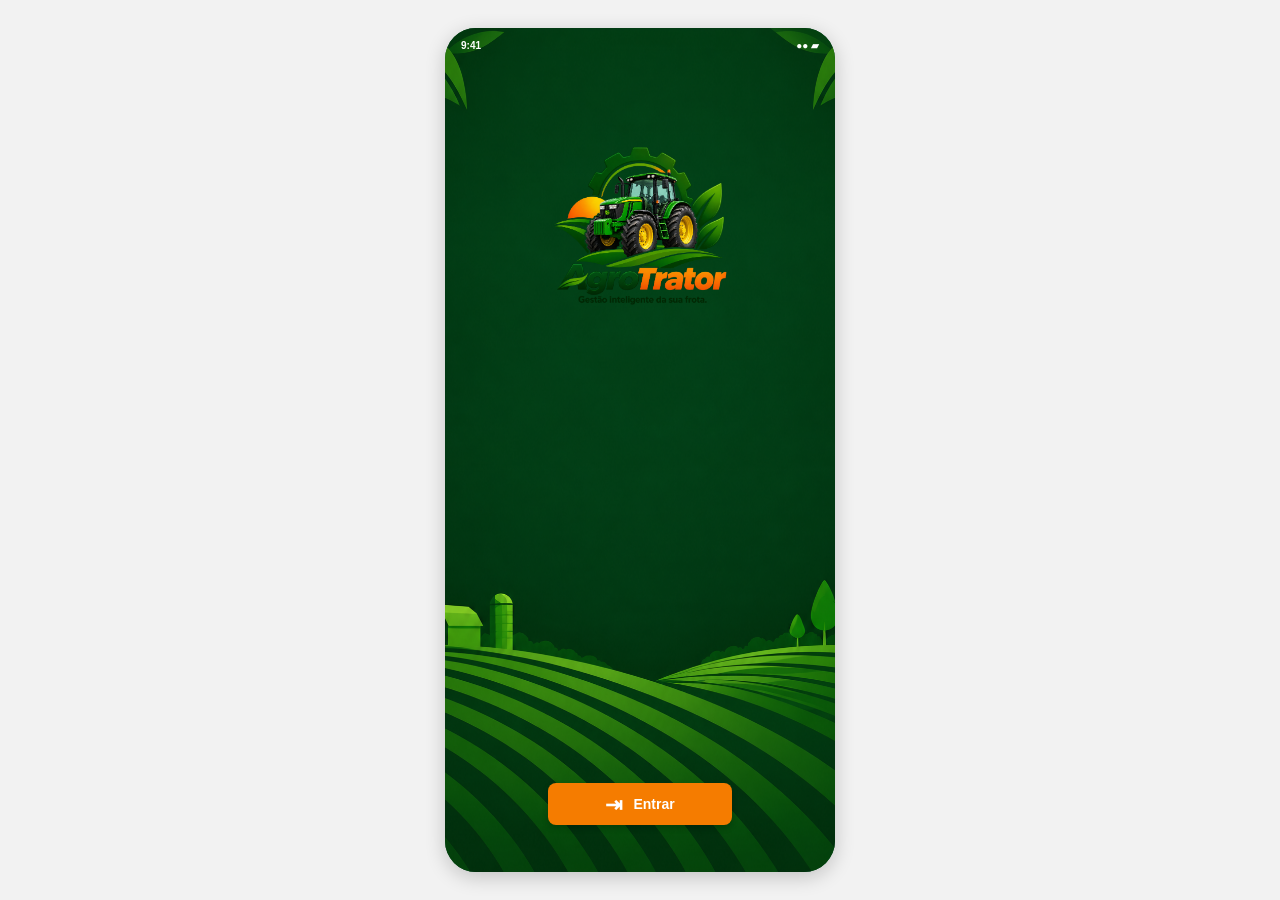
==== index.html @ 983be86e "v1.0 MVP" ====
<!DOCTYPE html>
<html lang="pt-BR">

<head>

    <meta charset="UTF-8">

    <meta name="viewport"
          content="width=device-width, initial-scale=1.0">

    <title>AgroTrator</title>


    <style>

        /* ==============================
           CONFIGURAÇÃO GERAL
        ============================== */

        * {
            margin: 0;
            padding: 0;
            box-sizing: border-box;
        }


        body {

            min-height: 100vh;

            background: #f2f2f2;

            display: flex;

            justify-content: center;

            align-items: center;

            font-family: Arial, Helvetica, sans-serif;

        }


        /* ==============================
           TELA DO APLICATIVO
        ============================== */

        .celular {

            width: 390px;

            height: 844px;

            position: relative;

            overflow: hidden;

            border-radius: 31px;

            background: #004d20;

            box-shadow:
                0 5px 20px rgba(0, 0, 0, 0.20);

        }


        /* ==============================
           IMAGEM DE FUNDO
        ============================== */

        .fundo {

            position: absolute;

            top: 0;

            left: 0;

            width: 100%;

            height: 100%;

            object-fit: cover;

            object-position: center;

            z-index: 1;

        }


        /* ==============================
           CONTEÚDO
        ============================== */

        .conteudo {

            position: relative;

            width: 100%;

            height: 100%;

            z-index: 2;

        }


        /* ==============================
           BARRA SUPERIOR
        ============================== */

        .status {

            position: absolute;

            top: 0;

            left: 0;

            width: 100%;

            height: 35px;

            padding: 10px 16px;

            display: flex;

            justify-content: space-between;

            align-items: center;

            color: white;

            font-size: 10px;

            font-weight: bold;

        }


        /* ==============================
           LOGO
        ============================== */

        .logo {

            position: absolute;

            top: 105px;

            left: 50%;

            transform: translateX(-50%);

            width: 180px;

            height: auto;

            object-fit: contain;

        }


        /* ==============================
           BOTÃO ENTRAR
        ============================== */

        .botao-entrar {

            position: absolute;

            bottom: 47px;

            left: 50%;

            transform: translateX(-50%);

            width: 184px;

            height: 42px;

            background: #F57C00;

            color: white;

            border-radius: 8px;

            display: flex;

            justify-content: center;

            align-items: center;

            gap: 10px;

            font-size: 14px;

            font-weight: bold;

            text-decoration: none;

            cursor: pointer;

            box-shadow:
                0 3px 6px rgba(0, 0, 0, 0.20);

            transition: 0.2s;

        }


        .botao-entrar:hover {

            background: #d96500;

            transform:
                translateX(-50%)
                scale(1.03);

        }


        /* ==============================
           ÍCONE DO BOTÃO
        ============================== */

        .icone-entrar {

            font-size: 21px;

            line-height: 1;

        }


        /* ==============================
           RESPONSIVO
        ============================== */

        @media (max-width: 500px) {

            .celular {

                width: 92vw;

                max-width: 255px;

                height: 90vh;

                max-height: 553px;

            }

        }

    </style>

</head>


<body>


    <!-- =================================
         TELA DO APLICATIVO
    ================================== -->

    <div class="celular">


        <!-- =================================
             IMAGEM DE FUNDO

             Arquivo:

             imagens/fundo-agro.png
        ================================== -->

        <img
            src="imagens/imagens/fundo-agro.png.png"
            alt="Fundo agrícola do AgroTrator"
            class="fundo"
        >


        <!-- =================================
             CONTEÚDO
        ================================== -->

        <div class="conteudo">


            <!-- BARRA SUPERIOR -->

            <div class="status">

                <span>9:41</span>

                <span>●● ▰</span>

            </div>


            <!-- =================================
                 LOGO

                 Arquivo:

                 imagens/logo.png
            ================================== -->

            <img
                src="imagens/imagens/logo.png.png"
                alt="Logo AgroTrator"
                class="logo"
            >


            <!-- =================================
                 BOTÃO ENTRAR

                 Ao clicar:

                 index.html
                       ↓
                 home.html
            ================================== -->

            <a
                href="home.html"
                class="botao-entrar"
            >

                <span class="icone-entrar">
                    ⇥
                </span>

                <span>
                    Entrar
                </span>

            </a>


        </div>

    </div>


</body>

</html>
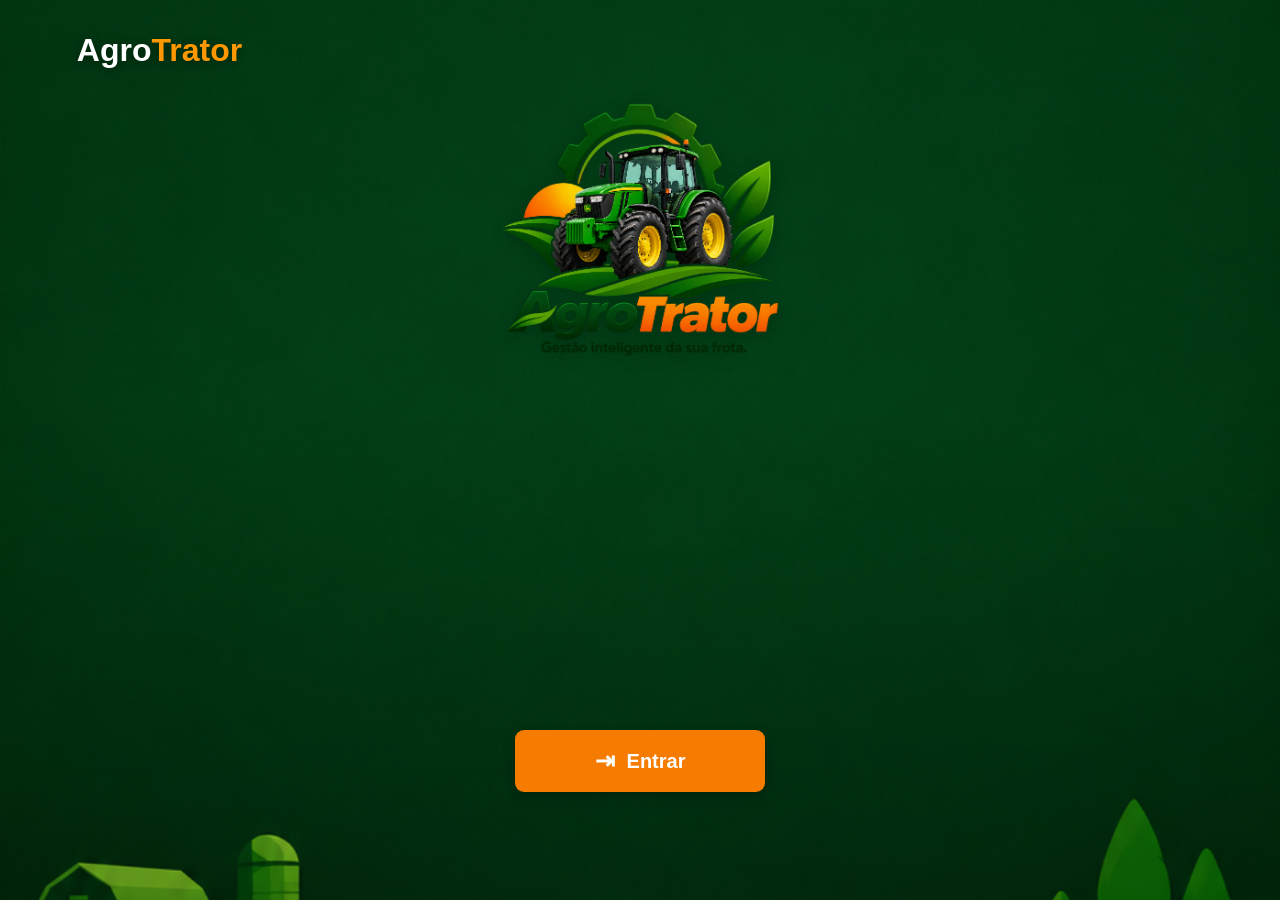
==== commit b27a0945: "V1.0.1a" ====
--- a/index.html
+++ b/index.html
@@ -2,353 +2,245 @@
 <html lang="pt-BR">
 
 <head>
-
     <meta charset="UTF-8">
-
-    <meta name="viewport"
-          content="width=device-width, initial-scale=1.0">
-
-    <title>AgroTrator</title>
-
+    <meta name="viewport" content="width=device-width, initial-scale=1.0">
+
+    <title>AgroTrator - Início</title>
 
     <style>
-
-        /* ==============================
-           CONFIGURAÇÃO GERAL
-        ============================== */
-
         * {
             margin: 0;
             padding: 0;
             box-sizing: border-box;
         }
 
-
+        html,
         body {
-
+            width: 100%;
+            min-height: 100%;
+        }
+
+        body {
+            font-family: Arial, Helvetica, sans-serif;
+            background: #004d20;
+            overflow-x: hidden;
+        }
+
+        /* TELA INICIAL EM TAMANHO DE COMPUTADOR */
+
+        .tela {
+            position: relative;
+            width: 100%;
             min-height: 100vh;
-
-            background: #f2f2f2;
-
+            min-height: 100dvh;
+            overflow: hidden;
+            background: #004d20;
+            isolation: isolate;
+        }
+
+        /* IMAGEM DE FUNDO */
+
+        .fundo {
+            position: absolute;
+            z-index: 1;
+            inset: 0;
+            width: 100%;
+            height: 100%;
+            object-fit: cover;
+            object-position: center;
+        }
+
+        /* CAMADA SOBRE O FUNDO */
+
+        .sombra {
+            position: absolute;
+            z-index: 2;
+            inset: 0;
+            background: linear-gradient(
+                to bottom,
+                rgba(0, 0, 0, 0.08),
+                transparent 45%,
+                rgba(0, 0, 0, 0.25)
+            );
+            pointer-events: none;
+        }
+
+        /* CONTEÚDO DA TELA */
+
+        .conteudo {
+            position: relative;
+            z-index: 3;
+            width: 100%;
+            min-height: 100vh;
+            min-height: 100dvh;
+        }
+
+        /* NOME DO PROJETO */
+
+        .marca {
+            position: absolute;
+            top: 28px;
+            left: 5%;
+            color: white;
+            font-size: 28px;
+            font-weight: bold;
+            text-shadow: 0 2px 8px rgba(0, 0, 0, 0.4);
+        }
+
+        .marca span {
+            color: #ff9800;
+        }
+
+        /* LOGOTIPO */
+
+        .logo {
+            position: absolute;
+            top: 12%;
+            left: 50%;
+            transform: translateX(-50%);
+            width: clamp(180px, 22vw, 300px);
+            max-height: 32vh;
+            object-fit: contain;
+            filter: drop-shadow(0 4px 8px rgba(0, 0, 0, 0.2));
+        }
+
+        /* BOTÃO ENTRAR */
+
+        .area-botao {
+            position: absolute;
+            left: 0;
+            right: 0;
+            bottom: 10%;
             display: flex;
-
             justify-content: center;
-
+            padding: 0 20px;
+        }
+
+        .botao-entrar {
+            width: 220px;
+            min-height: 56px;
+            display: flex;
+            justify-content: center;
             align-items: center;
-
-            font-family: Arial, Helvetica, sans-serif;
-
-        }
-
-
-        /* ==============================
-           TELA DO APLICATIVO
-        ============================== */
-
-        .celular {
-
-            width: 390px;
-
-            height: 844px;
-
-            position: relative;
-
-            overflow: hidden;
-
-            border-radius: 31px;
-
-            background: #004d20;
-
-            box-shadow:
-                0 5px 20px rgba(0, 0, 0, 0.20);
-
-        }
-
-
-        /* ==============================
-           IMAGEM DE FUNDO
-        ============================== */
-
-        .fundo {
-
-            position: absolute;
-
-            top: 0;
-
-            left: 0;
-
-            width: 100%;
-
-            height: 100%;
-
-            object-fit: cover;
-
-            object-position: center;
-
-            z-index: 1;
-
-        }
-
-
-        /* ==============================
-           CONTEÚDO
-        ============================== */
-
-        .conteudo {
-
-            position: relative;
-
-            width: 100%;
-
-            height: 100%;
-
-            z-index: 2;
-
-        }
-
-
-        /* ==============================
-           BARRA SUPERIOR
-        ============================== */
-
-        .status {
-
-            position: absolute;
-
-            top: 0;
-
-            left: 0;
-
-            width: 100%;
-
-            height: 35px;
-
-            padding: 10px 16px;
-
-            display: flex;
-
-            justify-content: space-between;
-
-            align-items: center;
-
+            gap: 12px;
+
+            background: #f57c00;
             color: white;
 
-            font-size: 10px;
-
+            border-radius: 9px;
+            text-decoration: none;
+            font-size: 18px;
             font-weight: bold;
 
-        }
-
-
-        /* ==============================
-           LOGO
-        ============================== */
-
-        .logo {
-
-            position: absolute;
-
-            top: 105px;
-
-            left: 50%;
-
-            transform: translateX(-50%);
-
-            width: 180px;
-
-            height: auto;
-
-            object-fit: contain;
-
-        }
-
-
-        /* ==============================
-           BOTÃO ENTRAR
-        ============================== */
-
-        .botao-entrar {
-
-            position: absolute;
-
-            bottom: 47px;
-
-            left: 50%;
-
-            transform: translateX(-50%);
-
-            width: 184px;
-
-            height: 42px;
-
-            background: #F57C00;
-
-            color: white;
-
-            border-radius: 8px;
-
-            display: flex;
-
-            justify-content: center;
-
-            align-items: center;
-
-            gap: 10px;
-
-            font-size: 14px;
-
-            font-weight: bold;
-
-            text-decoration: none;
-
-            cursor: pointer;
-
-            box-shadow:
-                0 3px 6px rgba(0, 0, 0, 0.20);
-
-            transition: 0.2s;
-
-        }
-
+            box-shadow: 0 4px 12px rgba(0, 0, 0, 0.25);
+            transition: background 0.2s, transform 0.2s;
+        }
 
         .botao-entrar:hover {
-
             background: #d96500;
-
-            transform:
-                translateX(-50%)
-                scale(1.03);
-
-        }
-
-
-        /* ==============================
-           ÍCONE DO BOTÃO
-        ============================== */
+            transform: translateY(-3px);
+        }
+
+        .botao-entrar:focus-visible {
+            outline: 3px solid white;
+            outline-offset: 4px;
+        }
 
         .icone-entrar {
-
-            font-size: 21px;
-
-            line-height: 1;
-
-        }
-
-
-        /* ==============================
-           RESPONSIVO
-        ============================== */
-
-        @media (max-width: 500px) {
-
-            .celular {
-
-                width: 92vw;
-
-                max-width: 255px;
-
-                height: 90vh;
-
-                max-height: 553px;
-
-            }
-
-        }
-
+            font-size: 24px;
+        }
+
+        /* COMPUTADORES */
+
+        @media (min-width: 1000px) {
+            .marca {
+                font-size: 32px;
+                top: 32px;
+                left: 6%;
+            }
+
+            .logo {
+                top: 9%;
+                width: clamp(230px, 23vw, 340px);
+            }
+
+            .area-botao {
+                bottom: 12%;
+            }
+
+            .botao-entrar {
+                width: 250px;
+                min-height: 62px;
+                font-size: 20px;
+            }
+        }
+
+        /* CELULARES */
+
+        @media (max-width: 600px) {
+            .marca {
+                top: 20px;
+                left: 20px;
+                font-size: 22px;
+            }
+
+            .logo {
+                top: 18%;
+                width: 190px;
+                max-width: 65vw;
+            }
+
+            .area-botao {
+                bottom: 9%;
+            }
+
+            .botao-entrar {
+                width: 190px;
+                min-height: 50px;
+                font-size: 16px;
+            }
+        }
     </style>
-
 </head>
 
-
 <body>
 
-
-    <!-- =================================
-         TELA DO APLICATIVO
-    ================================== -->
-
-    <div class="celular">
-
-
-        <!-- =================================
-             IMAGEM DE FUNDO
-
-             Arquivo:
-
-             imagens/fundo-agro.png
-        ================================== -->
-
+    <main class="tela">
+
+        <!-- FUNDO AGRÍCOLA -->
         <img
             src="imagens/imagens/fundo-agro.png.png"
-            alt="Fundo agrícola do AgroTrator"
+            alt=""
             class="fundo"
         >
 
-
-        <!-- =================================
-             CONTEÚDO
-        ================================== -->
+        <div class="sombra"></div>
 
         <div class="conteudo">
 
-
-            <!-- BARRA SUPERIOR -->
-
-            <div class="status">
-
-                <span>9:41</span>
-
-                <span>●● ▰</span>
-
+            <!-- NOME DO PROJETO -->
+            <div class="marca">
+                Agro<span>Trator</span>
             </div>
 
-
-            <!-- =================================
-                 LOGO
-
-                 Arquivo:
-
-                 imagens/logo.png
-            ================================== -->
-
+            <!-- LOGOTIPO -->
             <img
                 src="imagens/imagens/logo.png.png"
                 alt="Logo AgroTrator"
                 class="logo"
             >
 
-
-            <!-- =================================
-                 BOTÃO ENTRAR
-
-                 Ao clicar:
-
-                 index.html
-                       ↓
-                 home.html
-            ================================== -->
-
-            <a
-                href="home.html"
-                class="botao-entrar"
-            >
-
-                <span class="icone-entrar">
-                    ⇥
-                </span>
-
-                <span>
-                    Entrar
-                </span>
-
-            </a>
-
+            <!-- BOTÃO QUE ABRE A TELA HOME -->
+            <div class="area-botao">
+                <a href="home.html" class="botao-entrar">
+                    <span class="icone-entrar">⇥</span>
+                    <span>Entrar</span>
+                </a>
+            </div>
 
         </div>
 
-    </div>
-
+    </main>
 
 </body>
-
 </html>
